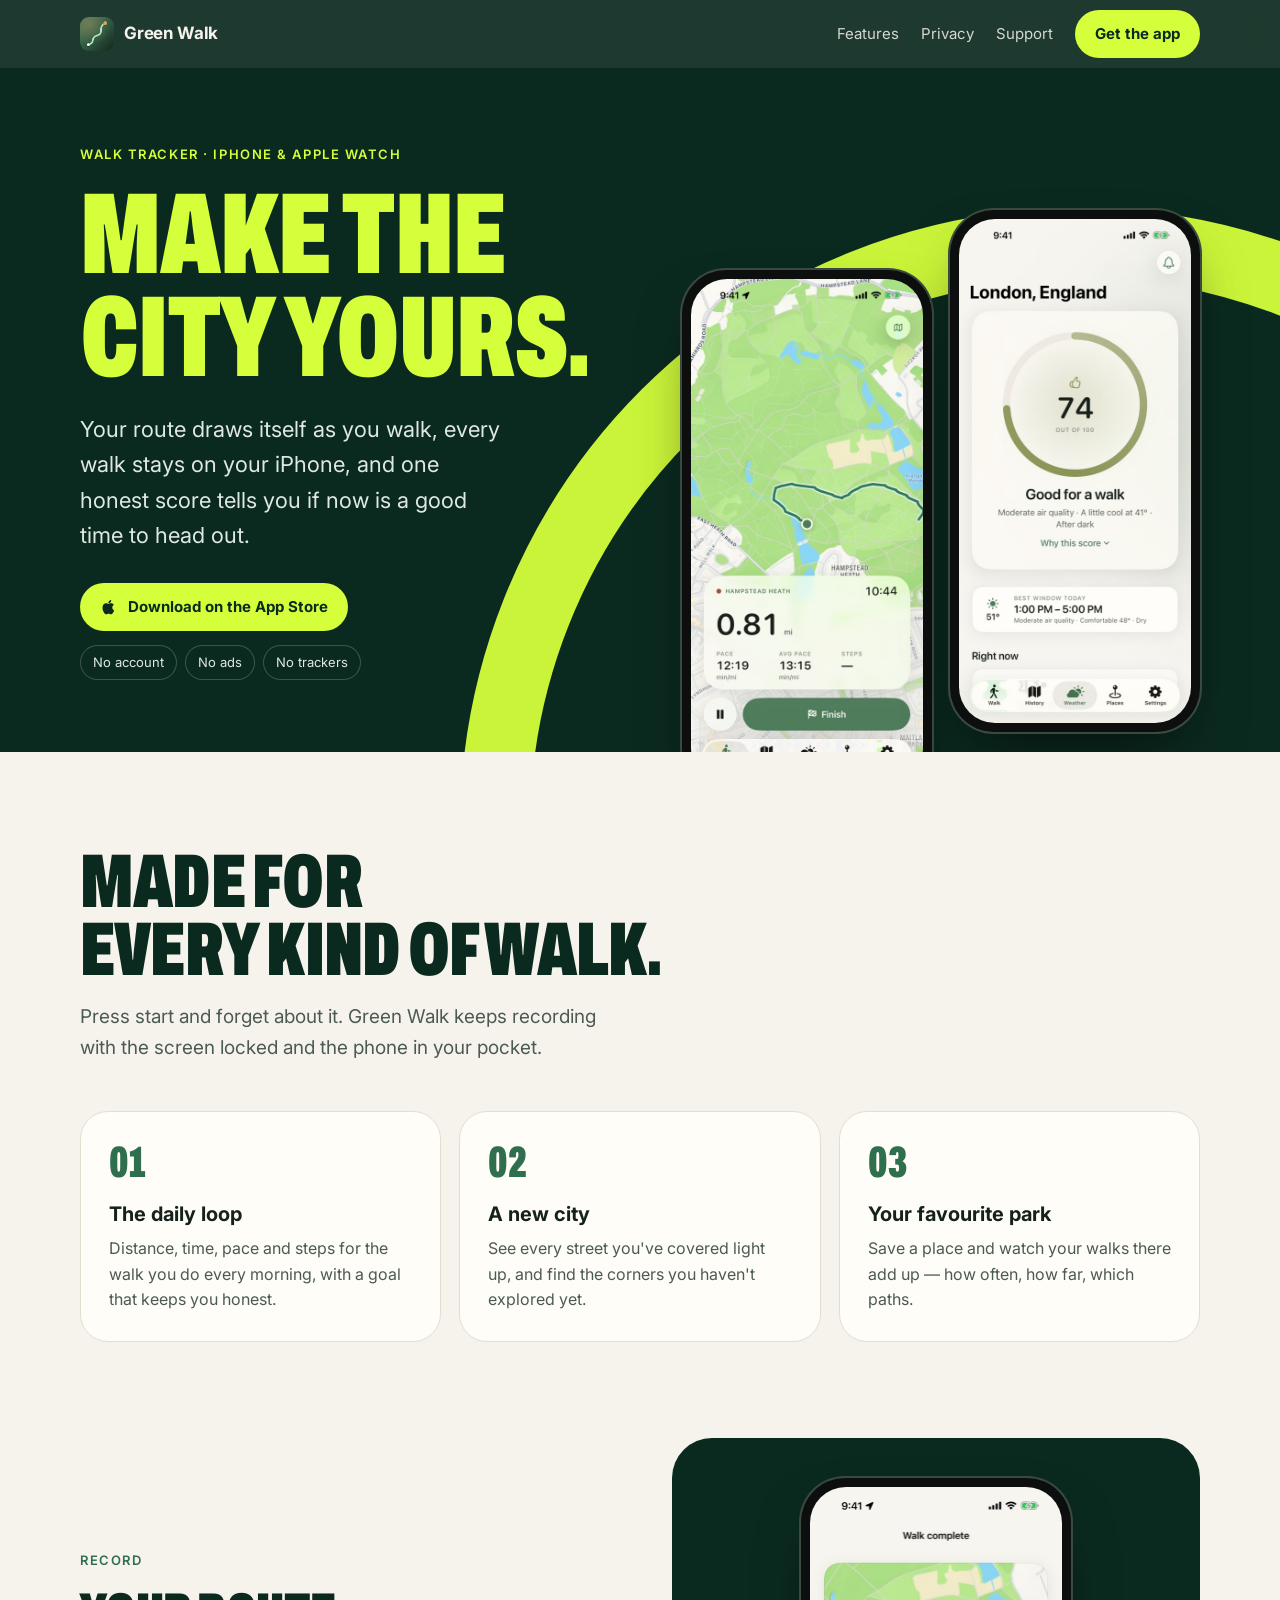
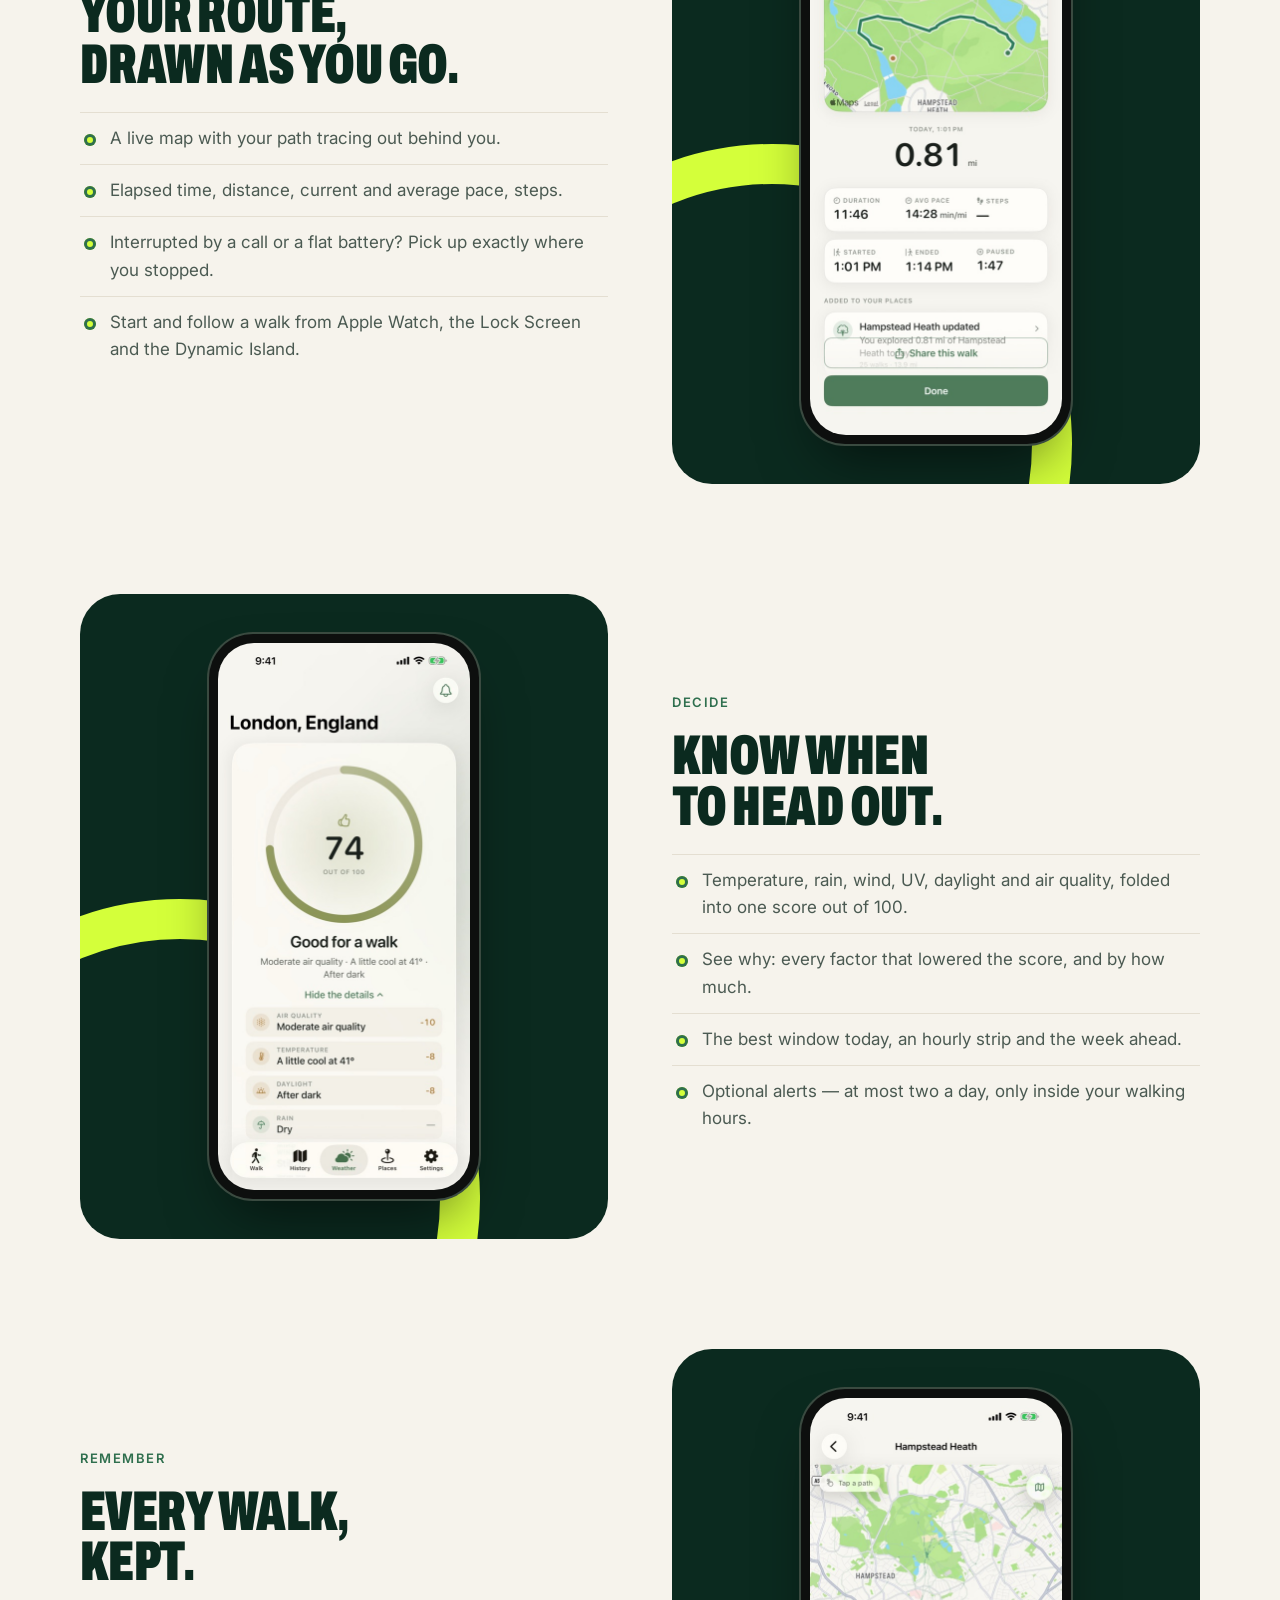
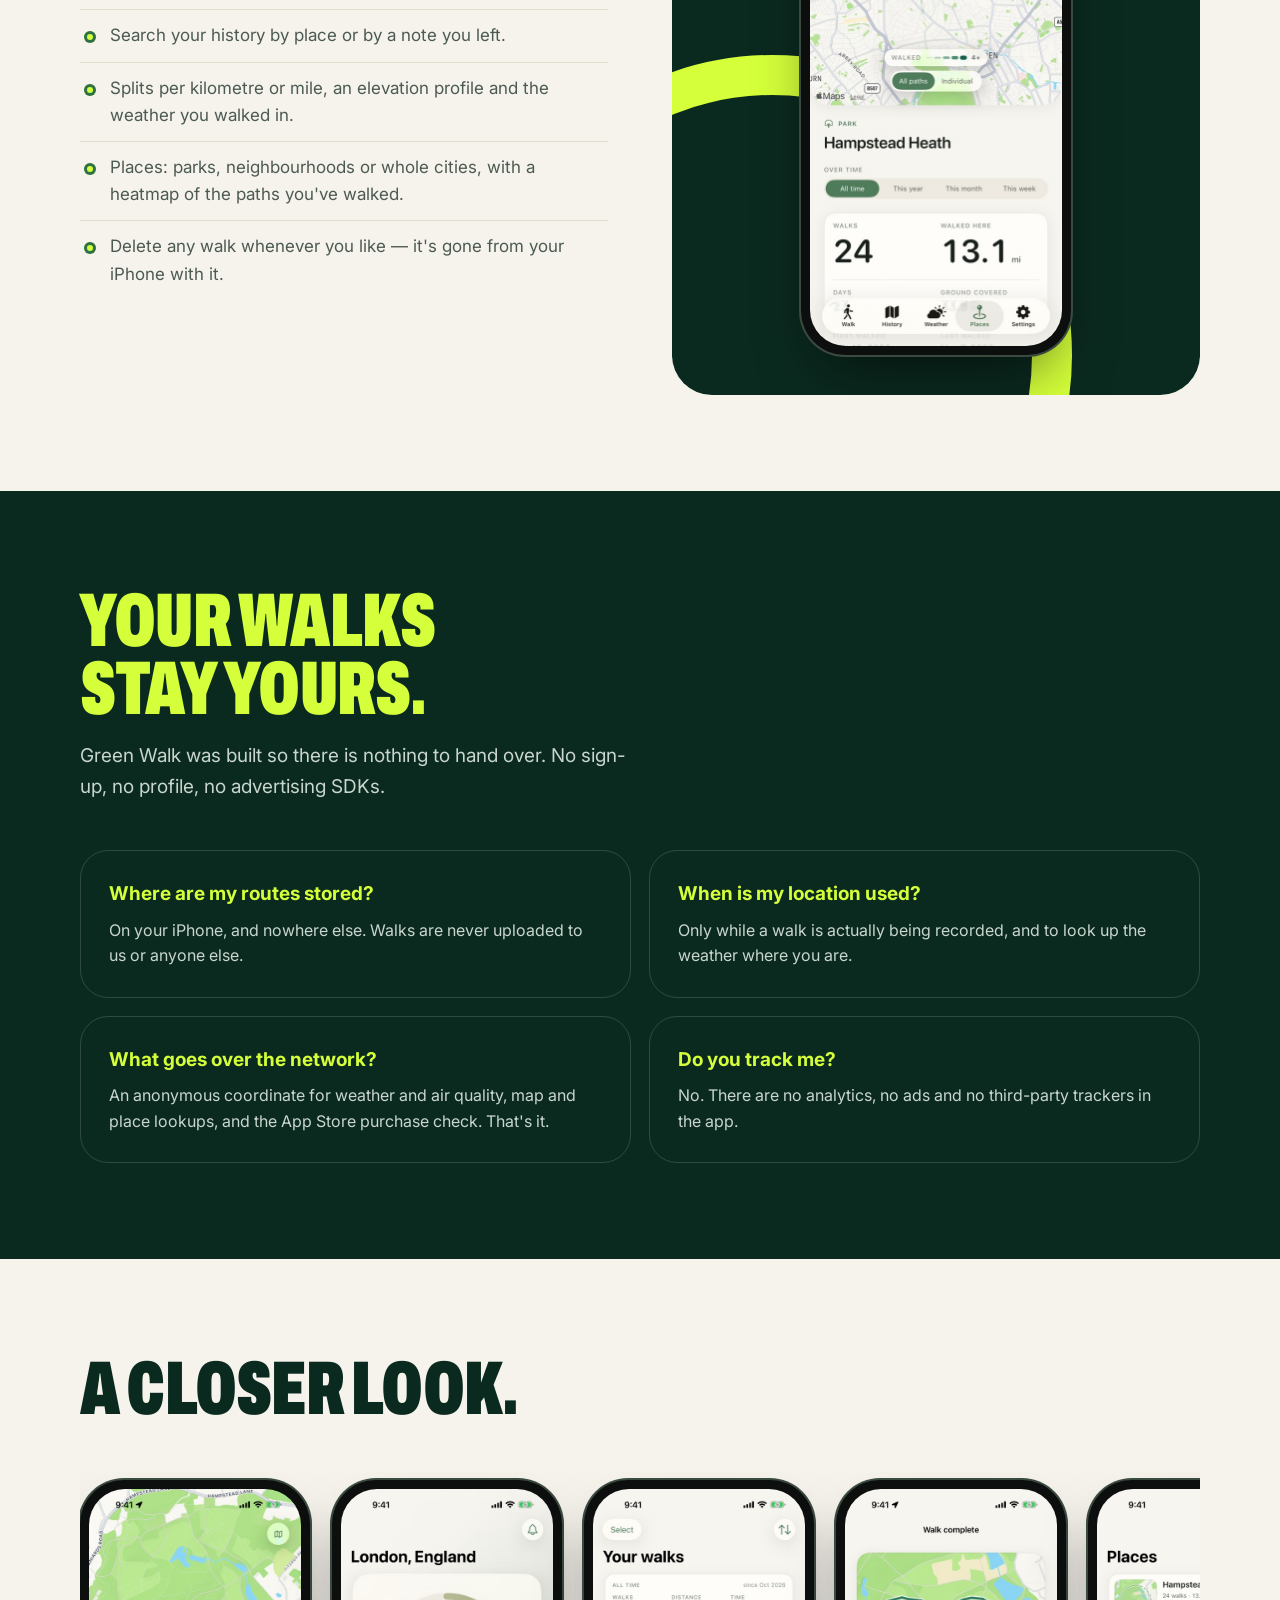
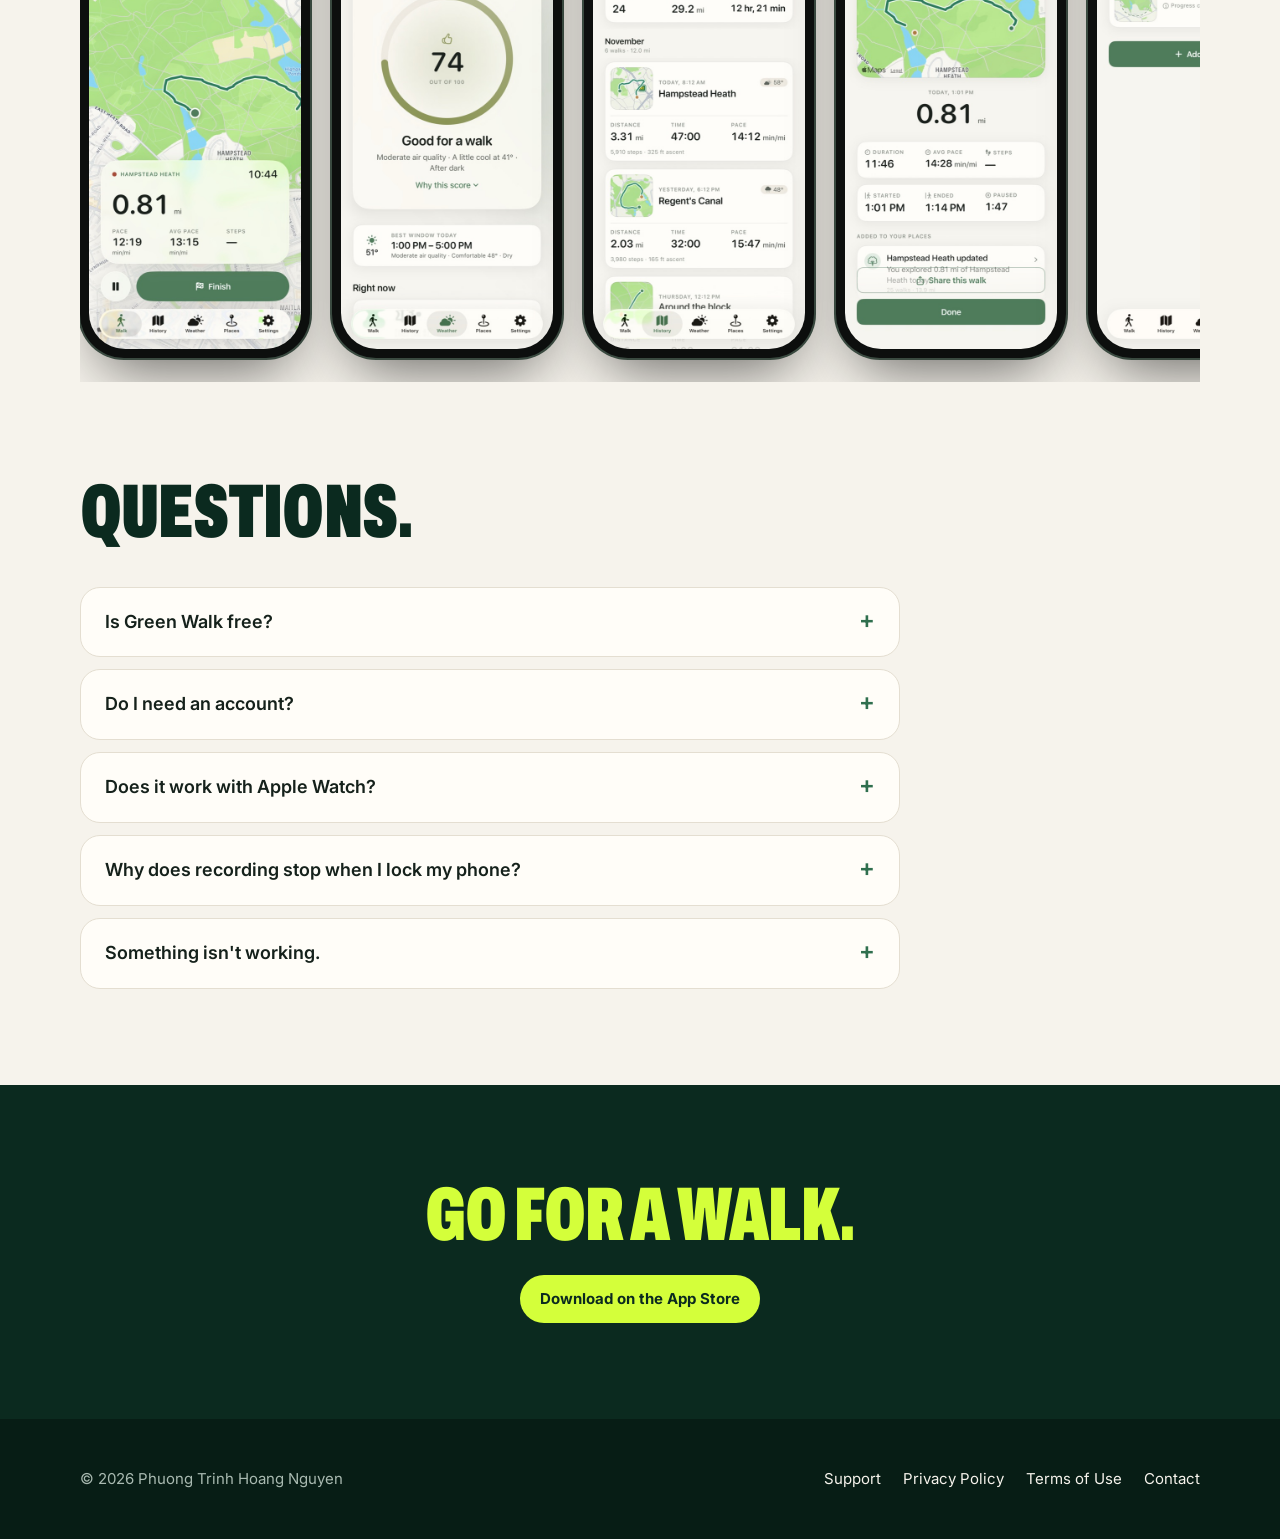
==== index.html @ daca538e "Green Walk landing, support and terms pages Co-Authored-By: Claude Opus 5.5 <noreply@anthropic.com>" ====
<!doctype html>
<html lang="en">
<head>
  <meta charset="utf-8">
  <meta name="viewport" content="width=device-width, initial-scale=1">
  <title>Green Walk — Walk tracker &amp; outdoor score</title>
  <meta name="description" content="Green Walk draws your route as you walk, keeps every walk on your iPhone, and tells you honestly whether the next hour is a good time to head out. No account, no ads, no trackers.">
  <link rel="icon" href="favicon.png">
  <link rel="apple-touch-icon" href="assets/img/icon.png">
  <meta property="og:title" content="Green Walk — Walk tracker & outdoor score">
  <meta property="og:description" content="Your route, drawn as you walk. An honest score for the next hour outside.">
  <meta property="og:image" content="assets/img/02-weather-score.jpg">
  <link rel="preconnect" href="https://fonts.googleapis.com">
  <link rel="preconnect" href="https://fonts.gstatic.com" crossorigin>
  <link href="https://fonts.googleapis.com/css2?family=Archivo:wdth,wght@62..125,400..900&family=Inter:wght@400;500;600;700&display=swap" rel="stylesheet">
  <link rel="stylesheet" href="assets/style.css">
</head>
<body>
  <header class="site-header">
    <div class="wrap">
      <a class="brand" href="./"><img src="assets/img/icon.png" alt="">Green Walk</a>
      <nav class="nav">
        <a href="#features">Features</a>
        <a href="#privacy">Privacy</a>
        <a href="support/">Support</a>
        <a class="btn" href="https://apps.apple.com/app/id6810721220">Get the app</a>
      </nav>
    </div>
  </header>

  <main>
    <section class="hero" style="padding:0">
      <div class="wrap">
        <div>
          <span class="eyebrow">Walk tracker · iPhone &amp; Apple Watch</span>
          <h1>Make the<br>city yours.</h1>
          <p class="lede">Your route draws itself as you walk, every walk stays on your iPhone, and one honest score tells you if now is a good time to head out.</p>
          <div class="cta">
            <a class="btn" href="https://apps.apple.com/app/id6810721220">
              <svg viewBox="0 0 24 24" fill="currentColor" aria-hidden="true"><path d="M16.4 12.6c0-2.4 2-3.6 2.1-3.7-1.1-1.7-2.9-1.9-3.5-1.9-1.5-.2-2.9.9-3.7.9-.8 0-1.9-.9-3.2-.8-1.6 0-3.1 1-4 2.4-1.7 3-.4 7.4 1.2 9.8.8 1.2 1.8 2.5 3 2.4 1.2 0 1.7-.8 3.1-.8 1.5 0 1.9.8 3.2.8 1.3 0 2.2-1.2 3-2.4.9-1.4 1.3-2.7 1.3-2.8-.1 0-2.5-1-2.5-3.9zM14 5.5c.7-.8 1.1-1.9 1-3-1 0-2.1.7-2.8 1.5-.6.7-1.2 1.8-1 2.9 1 .1 2.1-.6 2.8-1.4z"/></svg>
              Download on the App Store
            </a>
            <div class="pills"><span class="pill">No account</span><span class="pill">No ads</span><span class="pill">No trackers</span></div>
          </div>
        </div>
        <div class="hero-phones">
          <div class="phone"><img src="assets/img/01-walk-live.jpg" alt="A walk being recorded across Hampstead Heath, with distance and pace"></div>
          <div class="phone"><img src="assets/img/02-weather-score.jpg" alt="Outdoor walking score of 74 out of 100, good for a walk"></div>
        </div>
      </div>
    </section>

    <section>
      <div class="wrap">
        <h2>Made for<br>every kind of walk.</h2>
        <p class="section-lede">Press start and forget about it. Green Walk keeps recording with the screen locked and the phone in your pocket.</p>
        <div class="tiles">
          <div class="tile"><div class="num">01</div><h3>The daily loop</h3><p>Distance, time, pace and steps for the walk you do every morning, with a goal that keeps you honest.</p></div>
          <div class="tile"><div class="num">02</div><h3>A new city</h3><p>See every street you've covered light up, and find the corners you haven't explored yet.</p></div>
          <div class="tile"><div class="num">03</div><h3>Your favourite park</h3><p>Save a place and watch your walks there add up — how often, how far, which paths.</p></div>
        </div>
      </div>
    </section>

    <section id="features" style="padding-top:0">
      <div class="wrap">
        <div class="feature">
          <div>
            <span class="eyebrow" style="color:var(--green)">Record</span>
            <h3 class="display">Your route,<br>drawn as you go.</h3>
            <ul>
              <li>A live map with your path tracing out behind you.</li>
              <li>Elapsed time, distance, current and average pace, steps.</li>
              <li>Interrupted by a call or a flat battery? Pick up exactly where you stopped.</li>
              <li>Start and follow a walk from Apple Watch, the Lock Screen and the Dynamic Island.</li>
            </ul>
          </div>
          <div class="feature-media"><div class="phone"><img src="assets/img/10-walk-summary.jpg" alt="Summary of a finished walk"></div></div>
        </div>

        <div class="feature flip">
          <div>
            <span class="eyebrow" style="color:var(--green)">Decide</span>
            <h3 class="display">Know when<br>to head out.</h3>
            <ul>
              <li>Temperature, rain, wind, UV, daylight and air quality, folded into one score out of 100.</li>
              <li>See why: every factor that lowered the score, and by how much.</li>
              <li>The best window today, an hourly strip and the week ahead.</li>
              <li>Optional alerts — at most two a day, only inside your walking hours.</li>
            </ul>
          </div>
          <div class="feature-media"><div class="phone"><img src="assets/img/06-weather-why.jpg" alt="Breakdown of the walking score by air quality, temperature, daylight and rain"></div></div>
        </div>

        <div class="feature">
          <div>
            <span class="eyebrow" style="color:var(--green)">Remember</span>
            <h3 class="display">Every walk,<br>kept.</h3>
            <ul>
              <li>Search your history by place or by a note you left.</li>
              <li>Splits per kilometre or mile, an elevation profile and the weather you walked in.</li>
              <li>Places: parks, neighbourhoods or whole cities, with a heatmap of the paths you've walked.</li>
              <li>Delete any walk whenever you like — it's gone from your iPhone with it.</li>
            </ul>
          </div>
          <div class="feature-media"><div class="phone"><img src="assets/img/03-places-heatmap.jpg" alt="Heatmap of walked paths in Hampstead Heath"></div></div>
        </div>
      </div>
    </section>

    <section id="privacy" class="dark">
      <div class="wrap">
        <h2>Your walks<br>stay yours.</h2>
        <p class="section-lede">Green Walk was built so there is nothing to hand over. No sign-up, no profile, no advertising SDKs.</p>
        <div class="qa">
          <div><h3>Where are my routes stored?</h3><p>On your iPhone, and nowhere else. Walks are never uploaded to us or anyone else.</p></div>
          <div><h3>When is my location used?</h3><p>Only while a walk is actually being recorded, and to look up the weather where you are.</p></div>
          <div><h3>What goes over the network?</h3><p>An anonymous coordinate for weather and air quality, map and place lookups, and the App Store purchase check. That's it.</p></div>
          <div><h3>Do you track me?</h3><p>No. There are no analytics, no ads and no third-party trackers in the app.</p></div>
        </div>
      </div>
    </section>

    <section>
      <div class="wrap">
        <h2>A closer look.</h2>
        <div class="strip">
          <div class="phone"><img src="assets/img/01-walk-live.jpg" alt="Live walk recording" loading="lazy"></div>
          <div class="phone"><img src="assets/img/02-weather-score.jpg" alt="Walking score" loading="lazy"></div>
          <div class="phone"><img src="assets/img/05-history.jpg" alt="Walk history" loading="lazy"></div>
          <div class="phone"><img src="assets/img/10-walk-summary.jpg" alt="Walk summary" loading="lazy"></div>
          <div class="phone"><img src="assets/img/12-places-list.jpg" alt="Saved places" loading="lazy"></div>
          <div class="phone"><img src="assets/img/03-places-heatmap.jpg" alt="Places heatmap" loading="lazy"></div>
        </div>
      </div>
    </section>

    <section style="padding-top:0">
      <div class="wrap">
        <h2>Questions.</h2>
        <div class="faq">
          <details><summary>Is Green Walk free?</summary><p>Yes. Recording, your recent history, the walking score and current conditions are free. Green Walk Plus unlocks your full history, 24-hour and 7-day forecasts, extra map styles and GPX export — as a weekly subscription or a one-time lifetime purchase. <a href="support/#plus">How Plus works</a>.</p></details>
          <details><summary>Do I need an account?</summary><p>No. There is nothing to sign up for. Open the app and press start.</p></details>
          <details><summary>Does it work with Apple Watch?</summary><p>Yes. You can start and follow a walk from your wrist.</p></details>
          <details><summary>Why does recording stop when I lock my phone?</summary><p>Allow location access <em>Always</em> for Green Walk in Settings → Privacy &amp; Security → Location Services. The app only uses it while a walk is in progress.</p></details>
          <details><summary>Something isn't working.</summary><p>We're happy to help — see the <a href="support/">support page</a> or email <a href="mailto:tonydigitalunicorn@gmail.com">tonydigitalunicorn@gmail.com</a>.</p></details>
        </div>
      </div>
    </section>

    <section class="dark cta-band">
      <div class="wrap">
        <h2>Go for a walk.</h2>
        <a class="btn" href="https://apps.apple.com/app/id6810721220">Download on the App Store</a>
      </div>
    </section>
  </main>

  <footer class="site-footer">
    <div class="wrap">
      <span>© 2026 Phuong Trinh Hoang Nguyen</span>
      <nav>
        <a href="support/">Support</a>
        <a href="https://sites.google.com/view/greenwalkpolicy?usp=sharing">Privacy Policy</a>
        <a href="terms/">Terms of Use</a>
        <a href="mailto:tonydigitalunicorn@gmail.com">Contact</a>
      </nav>
    </div>
  </footer>
</body>
</html>
---- assets/style.css ----
:root {
  --forest: #0b2a1f;
  --forest-2: #12382a;
  --lime: #d4ff3a;
  --cream: #f6f3ec;
  --paper: #fffdf8;
  --ink: #15211b;
  --ink-2: #4b5a52;
  --green: #2f6f4e;
  --line: #e4ded1;
  --radius: 28px;
  --max: 1120px;
  --display: "Archivo", system-ui, sans-serif;
  --body: "Inter", system-ui, -apple-system, sans-serif;
}

* { box-sizing: border-box; }
html { scroll-behavior: smooth; }
body {
  margin: 0;
  background: var(--cream);
  color: var(--ink);
  font: 400 17px/1.6 var(--body);
  -webkit-font-smoothing: antialiased;
}
img { max-width: 100%; display: block; }
a { color: var(--green); }
.wrap { width: min(var(--max), 100% - 32px); margin-inline: auto; }

/* ── Header ─────────────────────────────────────────── */
.site-header {
  position: sticky; top: 0; z-index: 10;
  background: color-mix(in srgb, var(--forest) 92%, transparent);
  backdrop-filter: blur(12px);
  color: var(--cream);
}
.site-header .wrap { display: flex; align-items: center; gap: 24px; height: 68px; }
.brand { display: flex; align-items: center; gap: 10px; color: inherit; text-decoration: none; font-weight: 700; letter-spacing: -.01em; }
.brand img { width: 34px; height: 34px; border-radius: 9px; }
.nav { margin-left: auto; display: flex; align-items: center; gap: 22px; }
.nav a { color: var(--cream); text-decoration: none; font-size: 15px; opacity: .85; }
.nav a:hover { opacity: 1; }
.btn {
  display: inline-flex; align-items: center; gap: 10px;
  background: var(--lime); color: var(--forest) !important; opacity: 1 !important;
  font-weight: 700; text-decoration: none; border-radius: 999px;
  padding: 12px 20px; font-size: 15px; transition: transform .15s ease;
}
.btn:hover { transform: translateY(-1px); }
.btn svg { width: 18px; height: 18px; }
.btn.dark { background: var(--forest); color: var(--cream) !important; }

/* ── Hero ───────────────────────────────────────────── */
.hero { background: var(--forest); color: var(--cream); overflow: hidden; position: relative; }
.hero::before {
  content: ""; position: absolute; width: 1100px; height: 1100px; right: -420px; top: 140px;
  border: 70px solid var(--lime); border-radius: 50%; opacity: .95;
}
.hero .wrap { position: relative; display: grid; grid-template-columns: 1.1fr .9fr; gap: 40px; align-items: end; padding-top: 72px; }
.eyebrow { display: inline-block; font-size: 13px; font-weight: 600; letter-spacing: .12em; text-transform: uppercase; color: var(--lime); margin-bottom: 18px; }
h1, h2, .display {
  font-family: var(--display); font-stretch: 62%; font-weight: 900;
  text-transform: uppercase; line-height: .9; letter-spacing: -.01em; margin: 0;
}
h1 { font-size: clamp(56px, 9vw, 116px); color: var(--lime); }
.hero p.lede { font-size: clamp(18px, 2vw, 22px); max-width: 30ch; margin: 22px 0 30px; color: #dfe8e2; }
.hero .cta { display: flex; flex-wrap: wrap; gap: 14px; align-items: center; padding-bottom: 72px; }
.pills { display: flex; flex-wrap: wrap; gap: 8px; }
.pill { font-size: 13px; padding: 6px 12px; border-radius: 999px; border: 1px solid #ffffff33; color: #dfe8e2; background: var(--forest); }
.hero-phones { display: flex; justify-content: center; gap: 18px; transform: translateY(40px); }
.hero-phones .phone:nth-child(2) { transform: translateY(-60px); }

/* ── Phone frame ────────────────────────────────────── */
.phone {
  width: 250px; flex: none; border-radius: 44px; padding: 9px;
  background: #0d0f0e; box-shadow: 0 0 0 2px #3a4a40, 0 30px 60px -20px #0009;
}
.phone img { border-radius: 36px; aspect-ratio: 1320 / 2868; object-fit: cover; width: 100%; }

/* ── Sections ───────────────────────────────────────── */
section { padding: 96px 0; }
h2 { font-size: clamp(44px, 6vw, 76px); color: var(--forest); }
.section-lede { font-size: 19px; color: var(--ink-2); max-width: 46ch; margin: 18px 0 0; }

.tiles { display: grid; grid-template-columns: repeat(3, 1fr); gap: 18px; margin-top: 48px; }
.tile { background: var(--paper); border: 1px solid var(--line); border-radius: var(--radius); padding: 28px; }
.tile .num { font-family: var(--display); font-stretch: 62%; font-weight: 900; font-size: 44px; color: var(--green); line-height: 1; }
.tile h3 { margin: 14px 0 6px; font-size: 20px; }
.tile p { margin: 0; color: var(--ink-2); font-size: 16px; }

.feature { display: grid; grid-template-columns: 1fr 1fr; gap: 64px; align-items: center; }
.feature + .feature { margin-top: 110px; }
.feature.flip .feature-media { order: -1; }
.feature-media { display: flex; justify-content: center; padding: 40px 0; border-radius: 40px; background: var(--forest); position: relative; overflow: hidden; }
.feature-media::before { content: ""; position: absolute; width: 520px; height: 520px; border: 40px solid var(--lime); border-radius: 50%; left: -200px; bottom: -260px; }
.feature-media .phone { position: relative; width: 270px; }
.feature h3.display { font-size: clamp(36px, 4.5vw, 56px); color: var(--forest); }
.feature ul { padding: 0; margin: 22px 0 0; list-style: none; }
.feature li { padding: 12px 0 12px 30px; border-top: 1px solid var(--line); position: relative; color: var(--ink-2); }
.feature li::before { content: ""; position: absolute; left: 4px; top: 21px; width: 12px; height: 12px; border-radius: 50%; background: var(--lime); box-shadow: inset 0 0 0 3px var(--green); }

.dark { background: var(--forest); color: var(--cream); }
.dark h2 { color: var(--lime); }
.dark .section-lede { color: #c9d6cf; }
.qa { display: grid; grid-template-columns: repeat(2, 1fr); gap: 18px; margin-top: 48px; }
.qa div { border: 1px solid #ffffff26; border-radius: var(--radius); padding: 28px; }
.qa h3 { margin: 0 0 8px; font-size: 19px; color: var(--lime); }
.qa p { margin: 0; color: #c9d6cf; font-size: 16px; }

.strip { display: flex; gap: 22px; overflow-x: auto; padding: 8px 4px 24px; margin-top: 48px; scroll-snap-type: x mandatory; }
.strip .phone { width: 230px; scroll-snap-align: start; }

details { background: var(--paper); border: 1px solid var(--line); border-radius: 20px; padding: 20px 24px; }
details + details { margin-top: 12px; }
summary { cursor: pointer; font-weight: 600; font-size: 18px; list-style: none; display: flex; justify-content: space-between; gap: 16px; }
summary::-webkit-details-marker { display: none; }
summary::after { content: "+"; font-size: 24px; line-height: 1; color: var(--green); }
details[open] summary::after { content: "–"; }
details p, details ul { color: var(--ink-2); margin: 12px 0 0; }
.faq { margin-top: 40px; max-width: 820px; }

.cta-band { text-align: center; }
.cta-band h2 { margin-bottom: 26px; }

/* ── Doc pages (support / terms) ────────────────────── */
.page-hero { background: var(--forest); color: var(--cream); padding: 72px 0 56px; }
.page-hero h1 { font-size: clamp(52px, 8vw, 96px); }
.page-hero p { color: #c9d6cf; max-width: 52ch; font-size: 19px; margin: 18px 0 0; }
.doc { padding: 64px 0 96px; }
.doc .wrap { max-width: 820px; }
.doc h2 { font-size: clamp(34px, 4vw, 46px); margin: 56px 0 14px; }
.doc h2:first-child { margin-top: 0; }
.doc h3 { font-size: 19px; margin: 28px 0 6px; }
.card { background: var(--paper); border: 1px solid var(--line); border-radius: var(--radius); padding: 28px; }
.contact { display: flex; flex-wrap: wrap; align-items: center; justify-content: space-between; gap: 18px; }
.contact strong { font-size: 20px; }
.price { display: grid; grid-template-columns: repeat(2, 1fr); gap: 14px; margin-top: 18px; }
.price .card h3 { margin-top: 0; }
.muted { color: var(--ink-2); font-size: 15px; }

/* ── Footer ─────────────────────────────────────────── */
.site-footer { background: #071d15; color: #a9bab1; padding: 48px 0; font-size: 15px; }
.site-footer .wrap { display: flex; flex-wrap: wrap; gap: 24px; justify-content: space-between; align-items: center; }
.site-footer nav { display: flex; flex-wrap: wrap; gap: 22px; }
.site-footer a { color: var(--cream); text-decoration: none; }
.site-footer a:hover { color: var(--lime); }

/* ── Responsive ─────────────────────────────────────── */
@media (max-width: 900px) {
  .hero .wrap, .feature { grid-template-columns: 1fr; }
  .feature.flip .feature-media { order: 0; }
  .hero-phones { transform: none; padding-bottom: 48px; }
  .hero .cta { padding-bottom: 24px; }
  .tiles, .qa, .price { grid-template-columns: 1fr; }
  section { padding: 72px 0; }
}
@media (max-width: 640px) {
  .nav a:not(.btn) { display: none; }
  .hero-phones .phone { width: 46%; border-radius: 30px; padding: 6px; }
  .hero-phones .phone img { border-radius: 25px; }
  .hero-phones .phone:nth-child(2) { transform: translateY(-30px); }
  .feature-media .phone { width: 220px; }
  .hero::before { width: 700px; height: 700px; right: -420px; top: 320px; border-width: 46px; }
}
@media (prefers-reduced-motion: reduce) { html { scroll-behavior: auto; } .btn { transition: none; } }
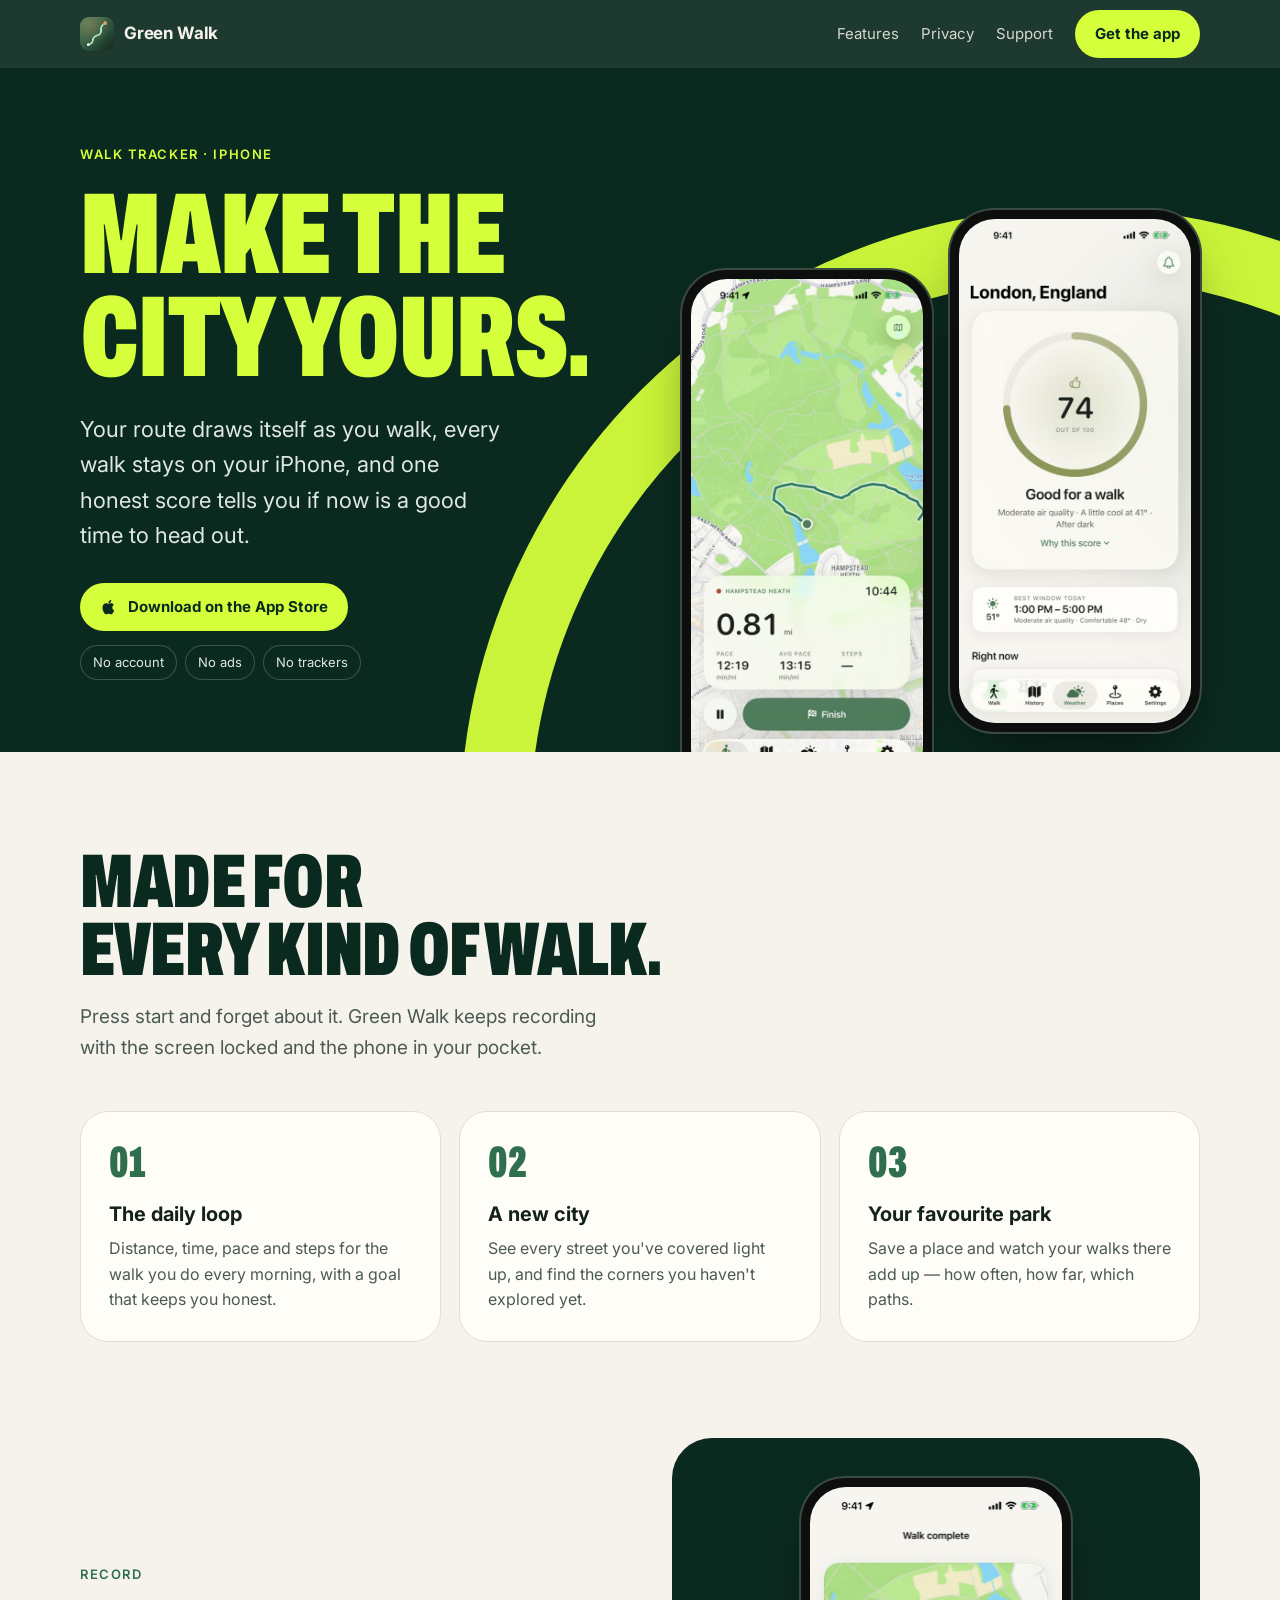
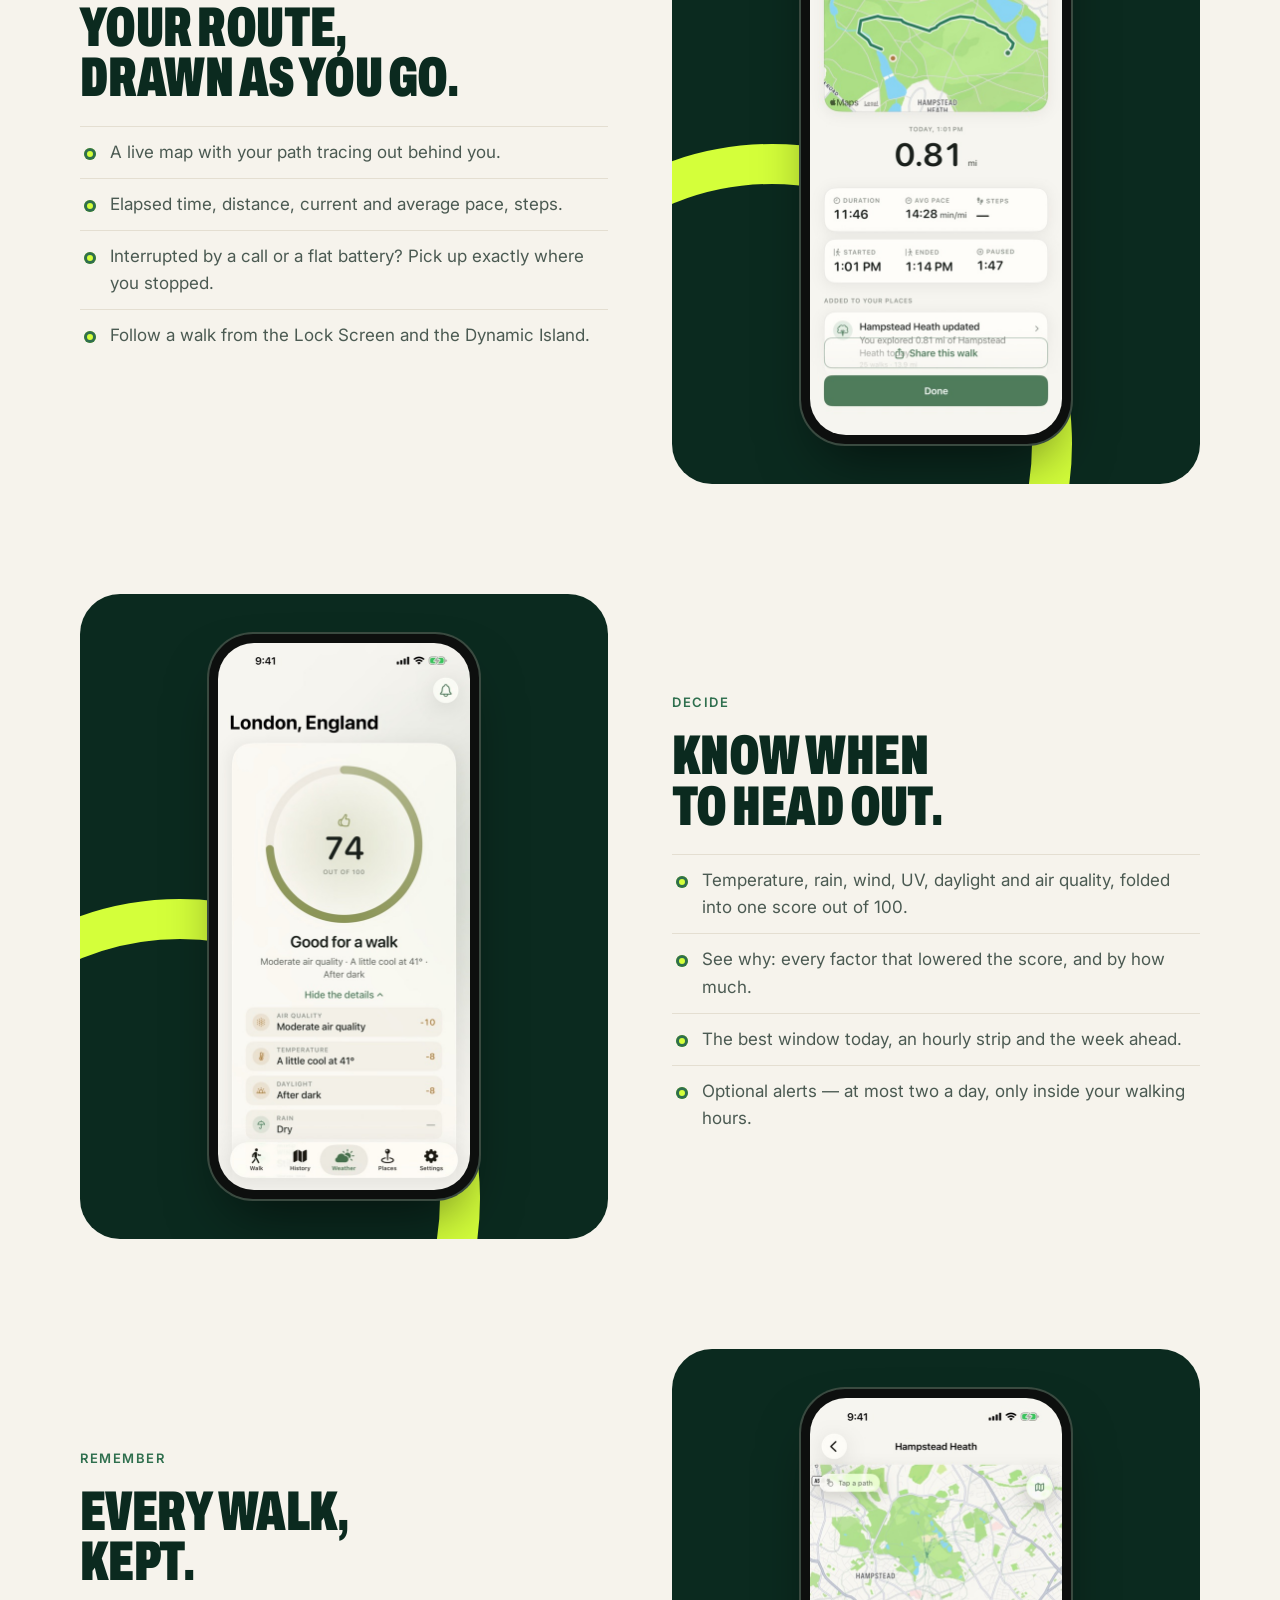
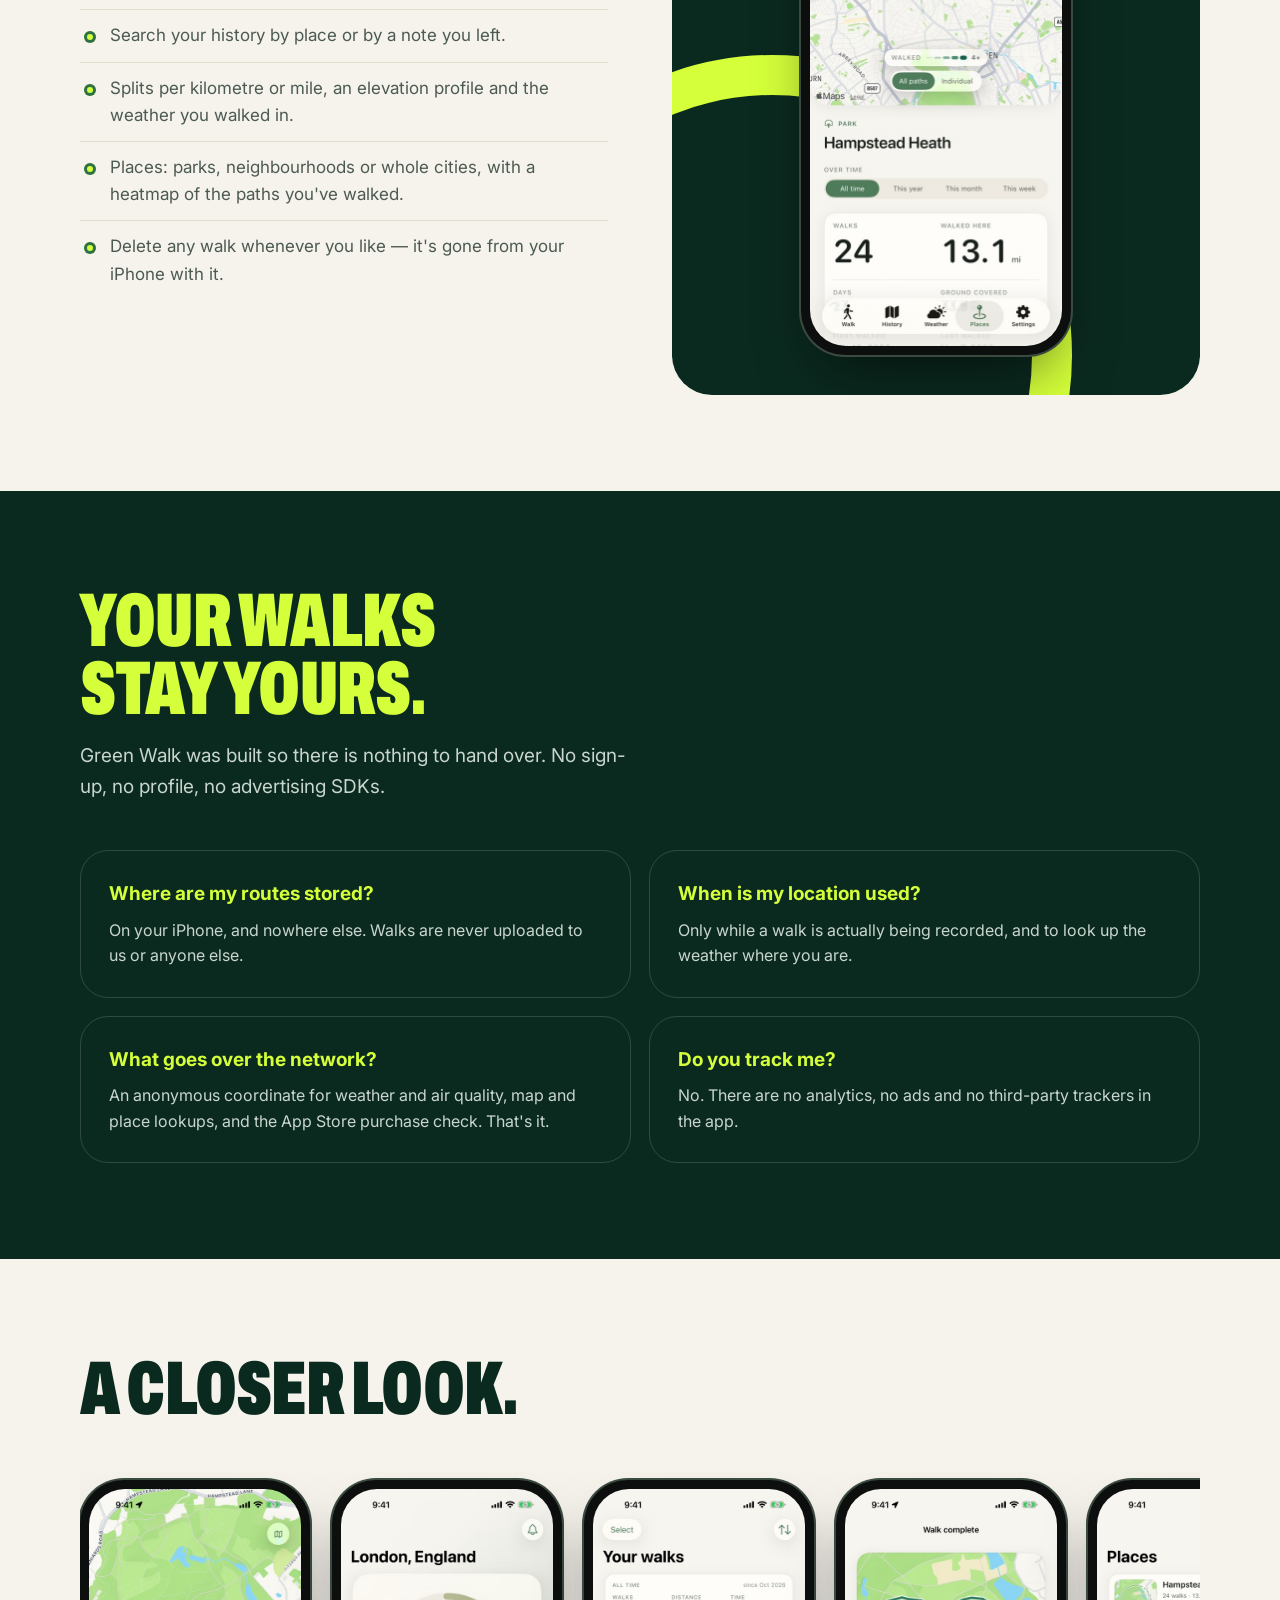
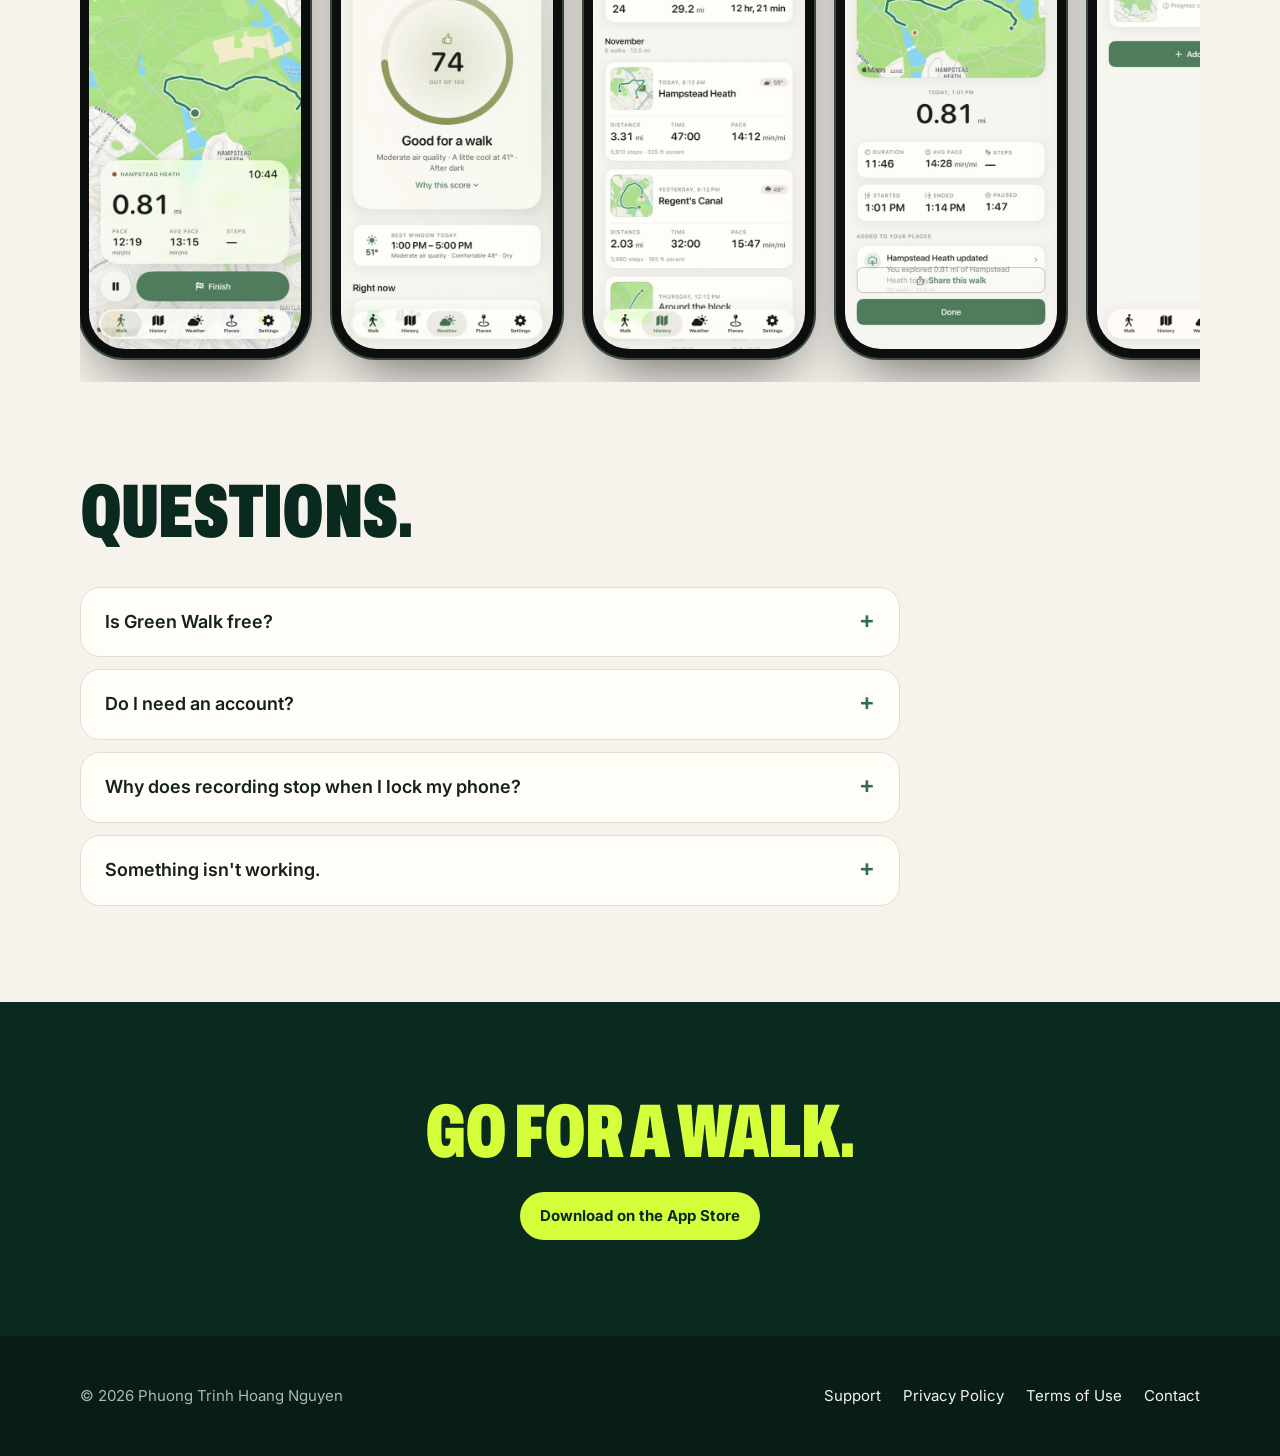
==== commit 9456d9f7: "landing, support: 1.0 ships for iPhone only The Watch app is held back until it syncs walks to the i" ====
--- a/index.html
+++ b/index.html
@@ -32,7 +32,7 @@
     <section class="hero" style="padding:0">
       <div class="wrap">
         <div>
-          <span class="eyebrow">Walk tracker · iPhone &amp; Apple Watch</span>
+          <span class="eyebrow">Walk tracker · iPhone</span>
           <h1>Make the<br>city yours.</h1>
           <p class="lede">Your route draws itself as you walk, every walk stays on your iPhone, and one honest score tells you if now is a good time to head out.</p>
           <div class="cta">
@@ -72,7 +72,7 @@
               <li>A live map with your path tracing out behind you.</li>
               <li>Elapsed time, distance, current and average pace, steps.</li>
               <li>Interrupted by a call or a flat battery? Pick up exactly where you stopped.</li>
-              <li>Start and follow a walk from Apple Watch, the Lock Screen and the Dynamic Island.</li>
+              <li>Follow a walk from the Lock Screen and the Dynamic Island.</li>
             </ul>
           </div>
           <div class="feature-media"><div class="phone"><img src="assets/img/10-walk-summary.jpg" alt="Summary of a finished walk"></div></div>
@@ -141,7 +141,6 @@
         <div class="faq">
           <details><summary>Is Green Walk free?</summary><p>Yes. Recording, your recent history, the walking score and current conditions are free. Green Walk Plus unlocks your full history, 24-hour and 7-day forecasts, extra map styles and GPX export — as a weekly subscription or a one-time lifetime purchase. <a href="support/#plus">How Plus works</a>.</p></details>
           <details><summary>Do I need an account?</summary><p>No. There is nothing to sign up for. Open the app and press start.</p></details>
-          <details><summary>Does it work with Apple Watch?</summary><p>Yes. You can start and follow a walk from your wrist.</p></details>
           <details><summary>Why does recording stop when I lock my phone?</summary><p>Allow location access <em>Always</em> for Green Walk in Settings → Privacy &amp; Security → Location Services. The app only uses it while a walk is in progress.</p></details>
           <details><summary>Something isn't working.</summary><p>We're happy to help — see the <a href="support/">support page</a> or email <a href="mailto:tonydigitalunicorn@gmail.com">tonydigitalunicorn@gmail.com</a>.</p></details>
         </div>
